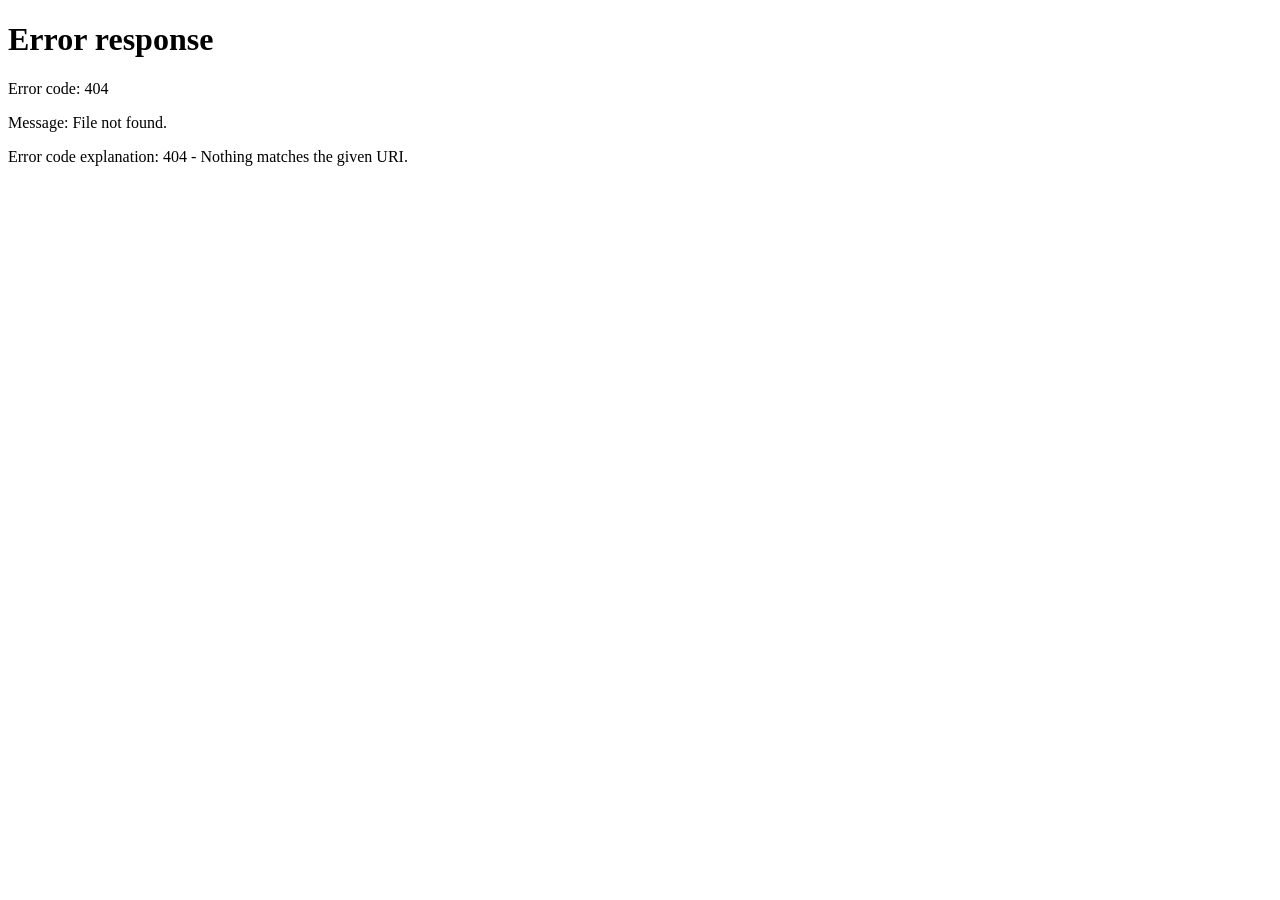
==== index.html @ 6403e0f1 "Add files via upload" ====
<!doctype html>
<!-- Preview-only landing page for GitHub Pages.
     If this repo is ever mapped to a domain whose root is already Sophie's
     page, delete this file. -->
<html lang="en">
<head>
<meta charset="utf-8">
<meta name="viewport" content="width=device-width, initial-scale=1">
<title>Bordeaux Liquid Gold — events</title>
<meta http-equiv="refresh" content="0; url=events/">
<style>
  body{margin:0;min-height:100vh;display:grid;place-items:center;background:#140c0e;color:#f4ecdb;
       font-family:Georgia,"Times New Roman",serif;text-align:center;padding:24px}
  a{color:#e0c68a}
  p{font-family:ui-sans-serif,system-ui,sans-serif;font-size:12px;letter-spacing:.18em;text-transform:uppercase;color:#a5947c}
</style>
</head>
<body>
  <div>
    <p>Bordeaux Liquid Gold</p>
    <h1 style="font-weight:400;font-size:32px;margin:10px 0 18px">The events calendar</h1>
    <a href="events/">Continue to /events →</a>
  </div>
</body>
</html>
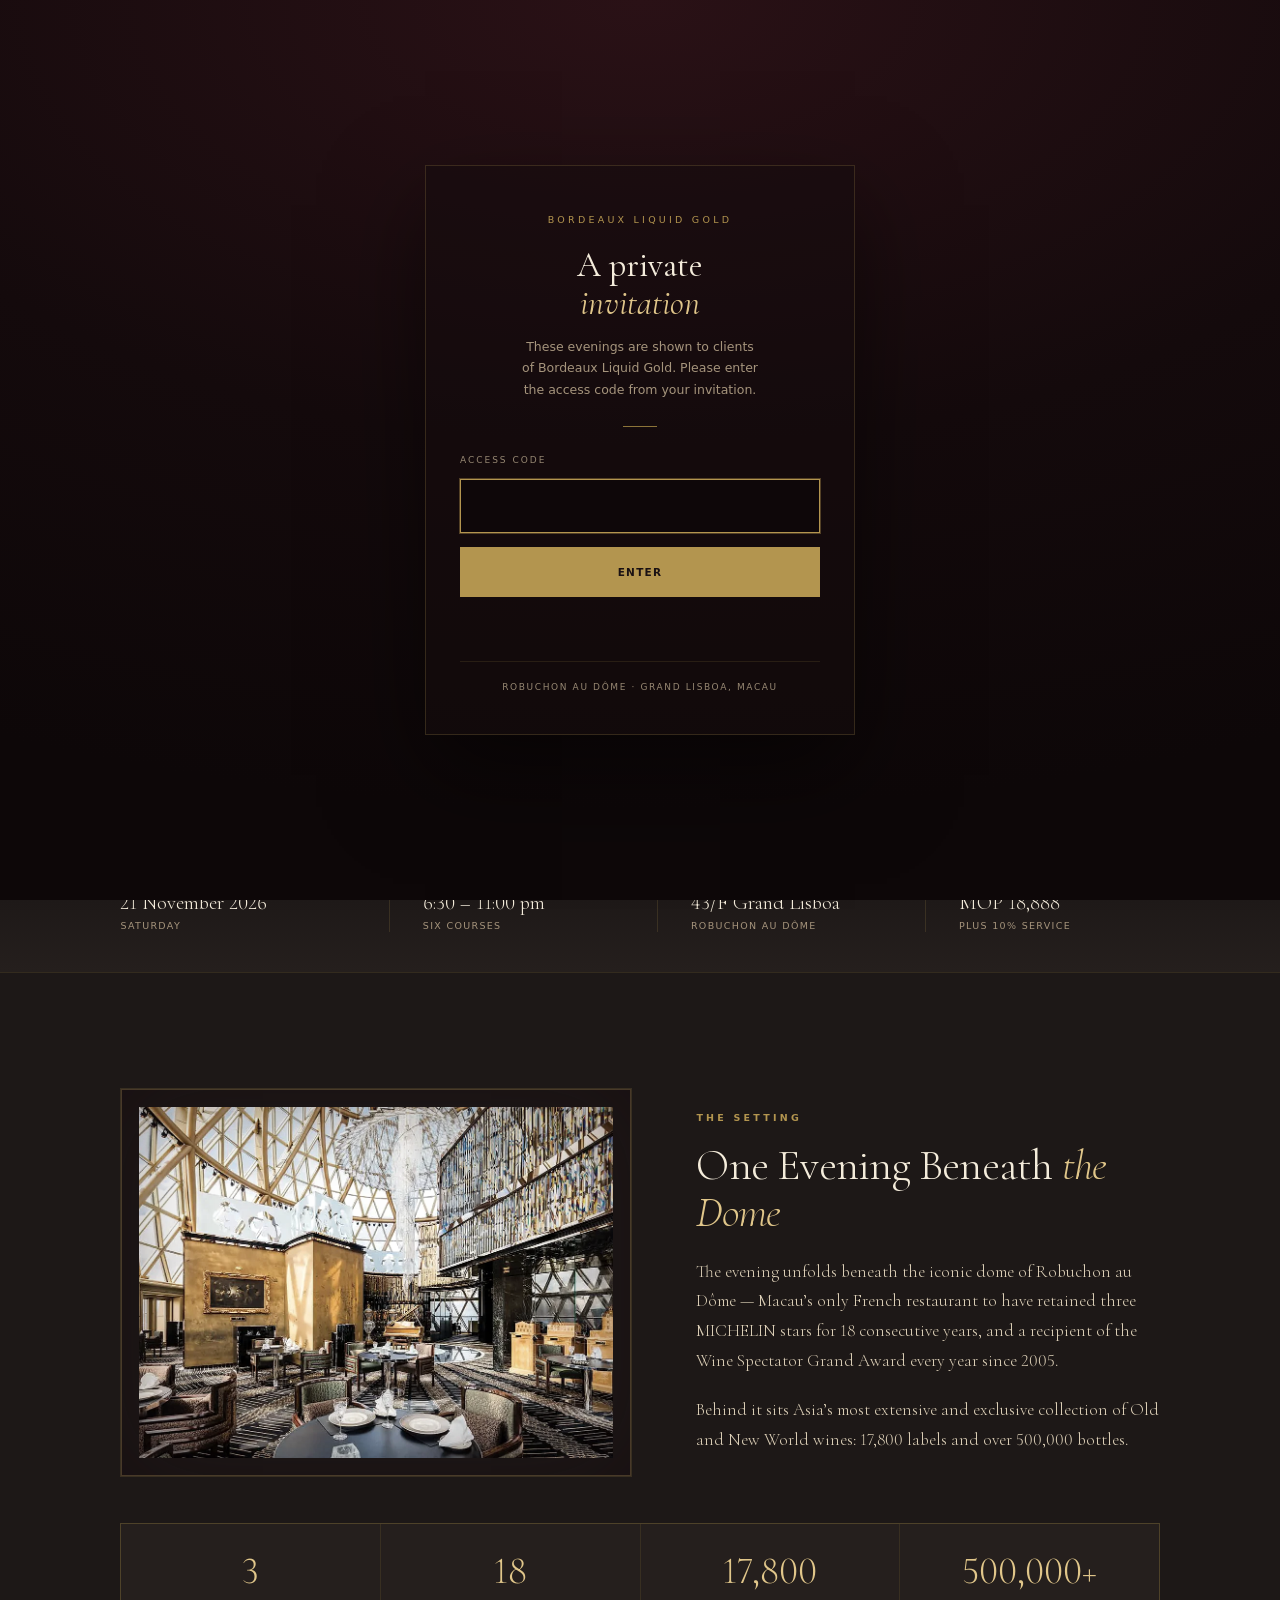
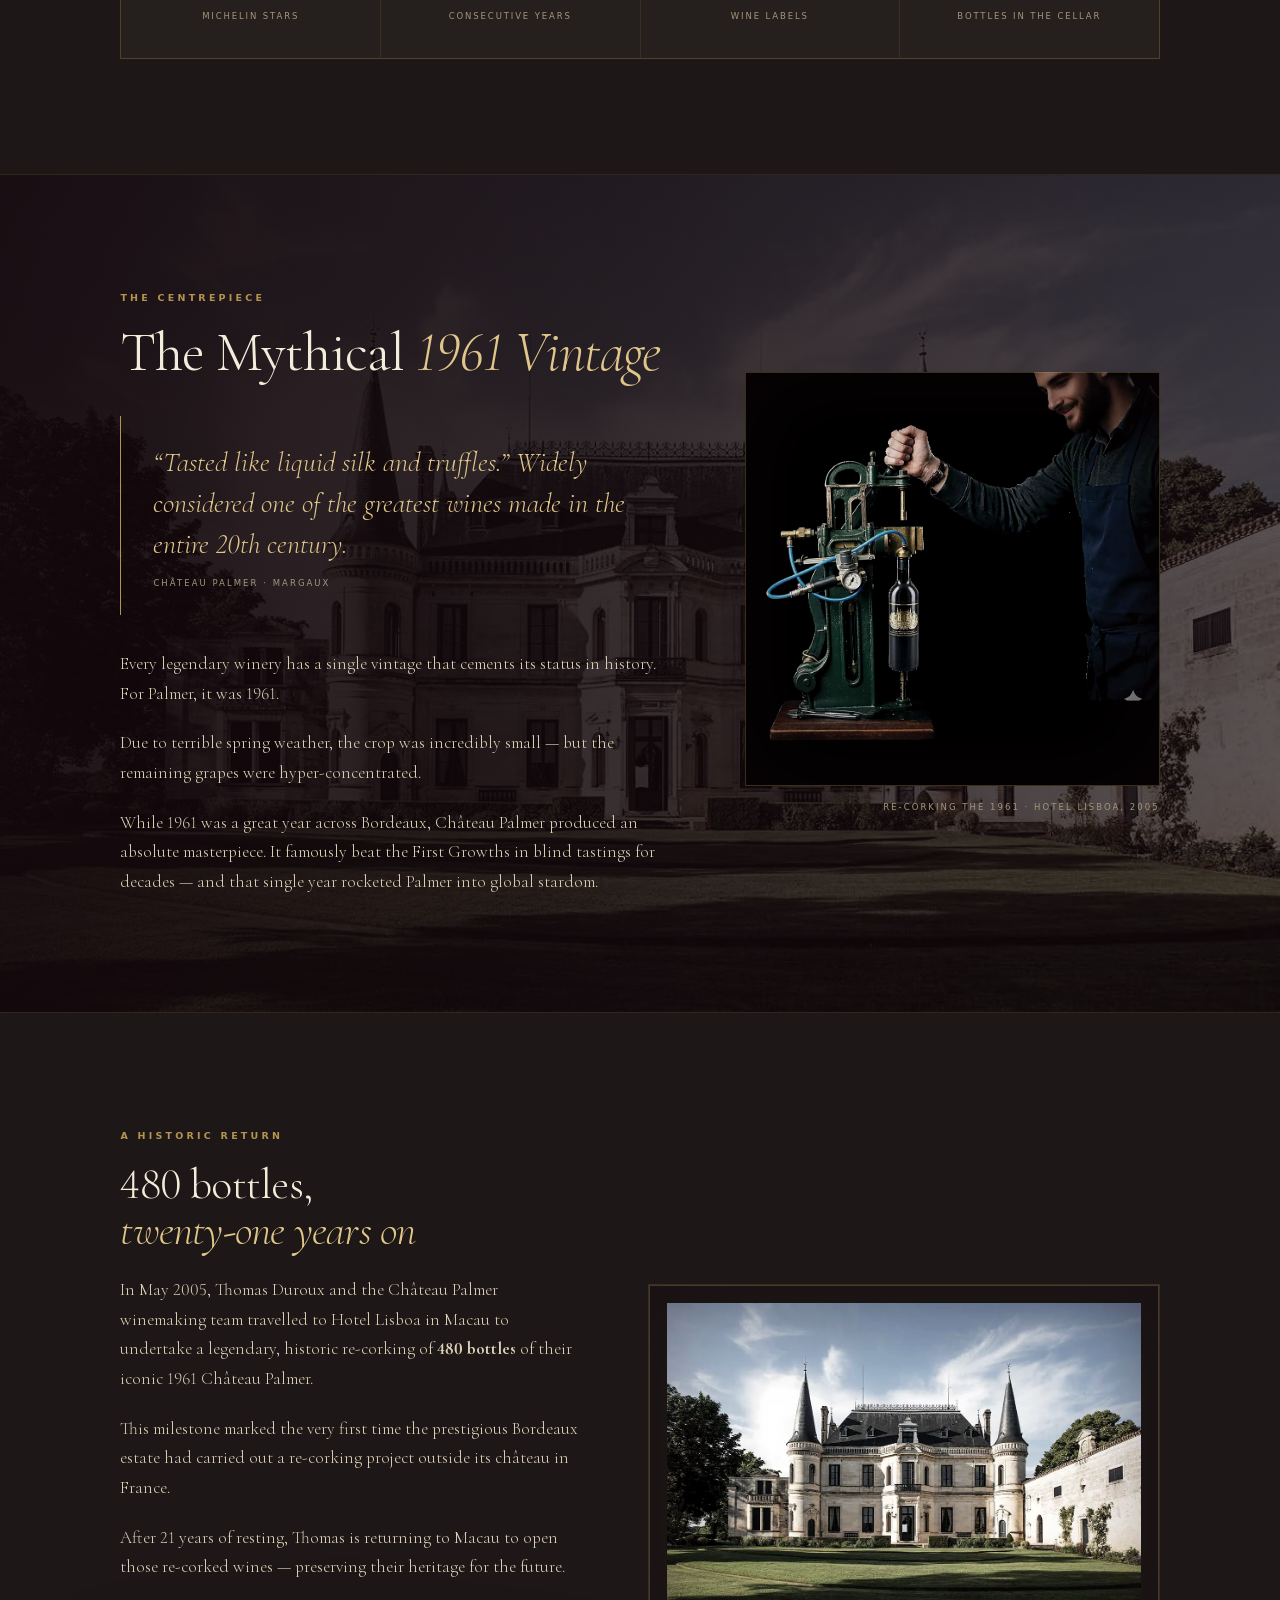
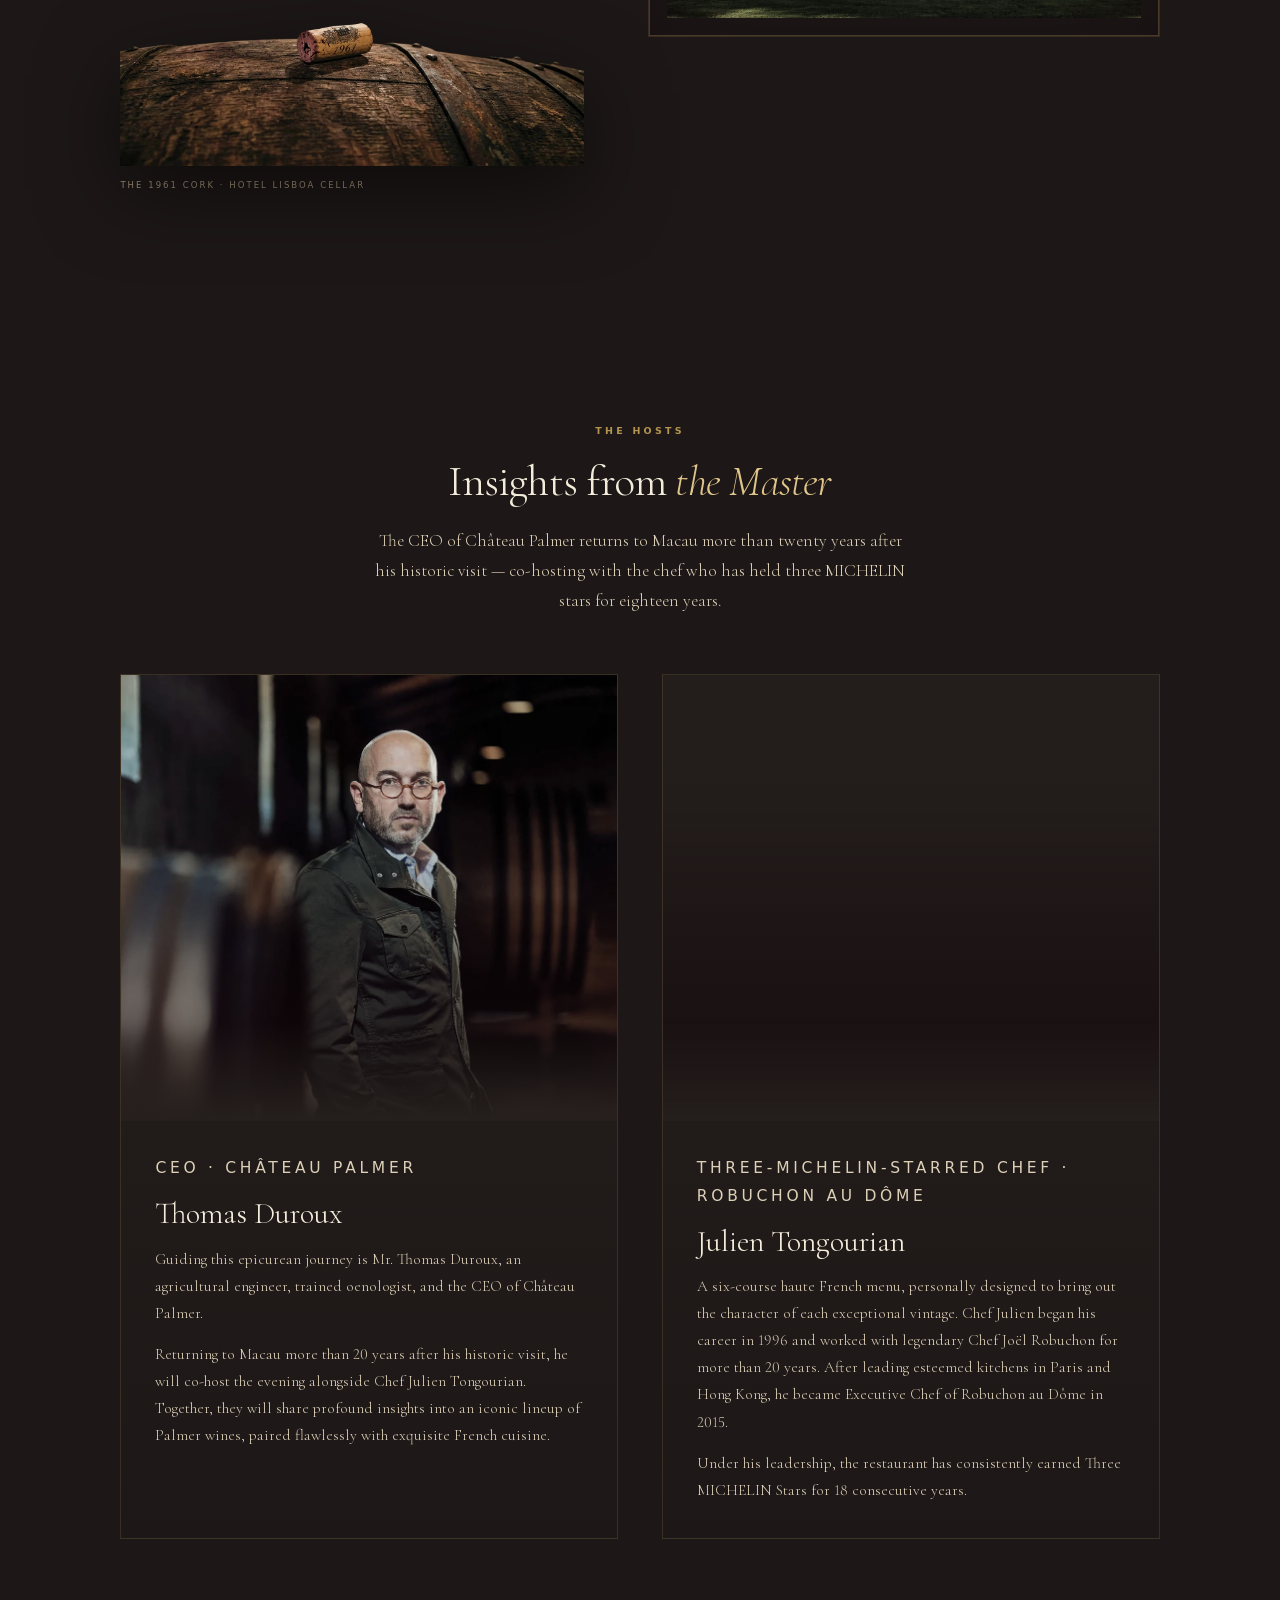
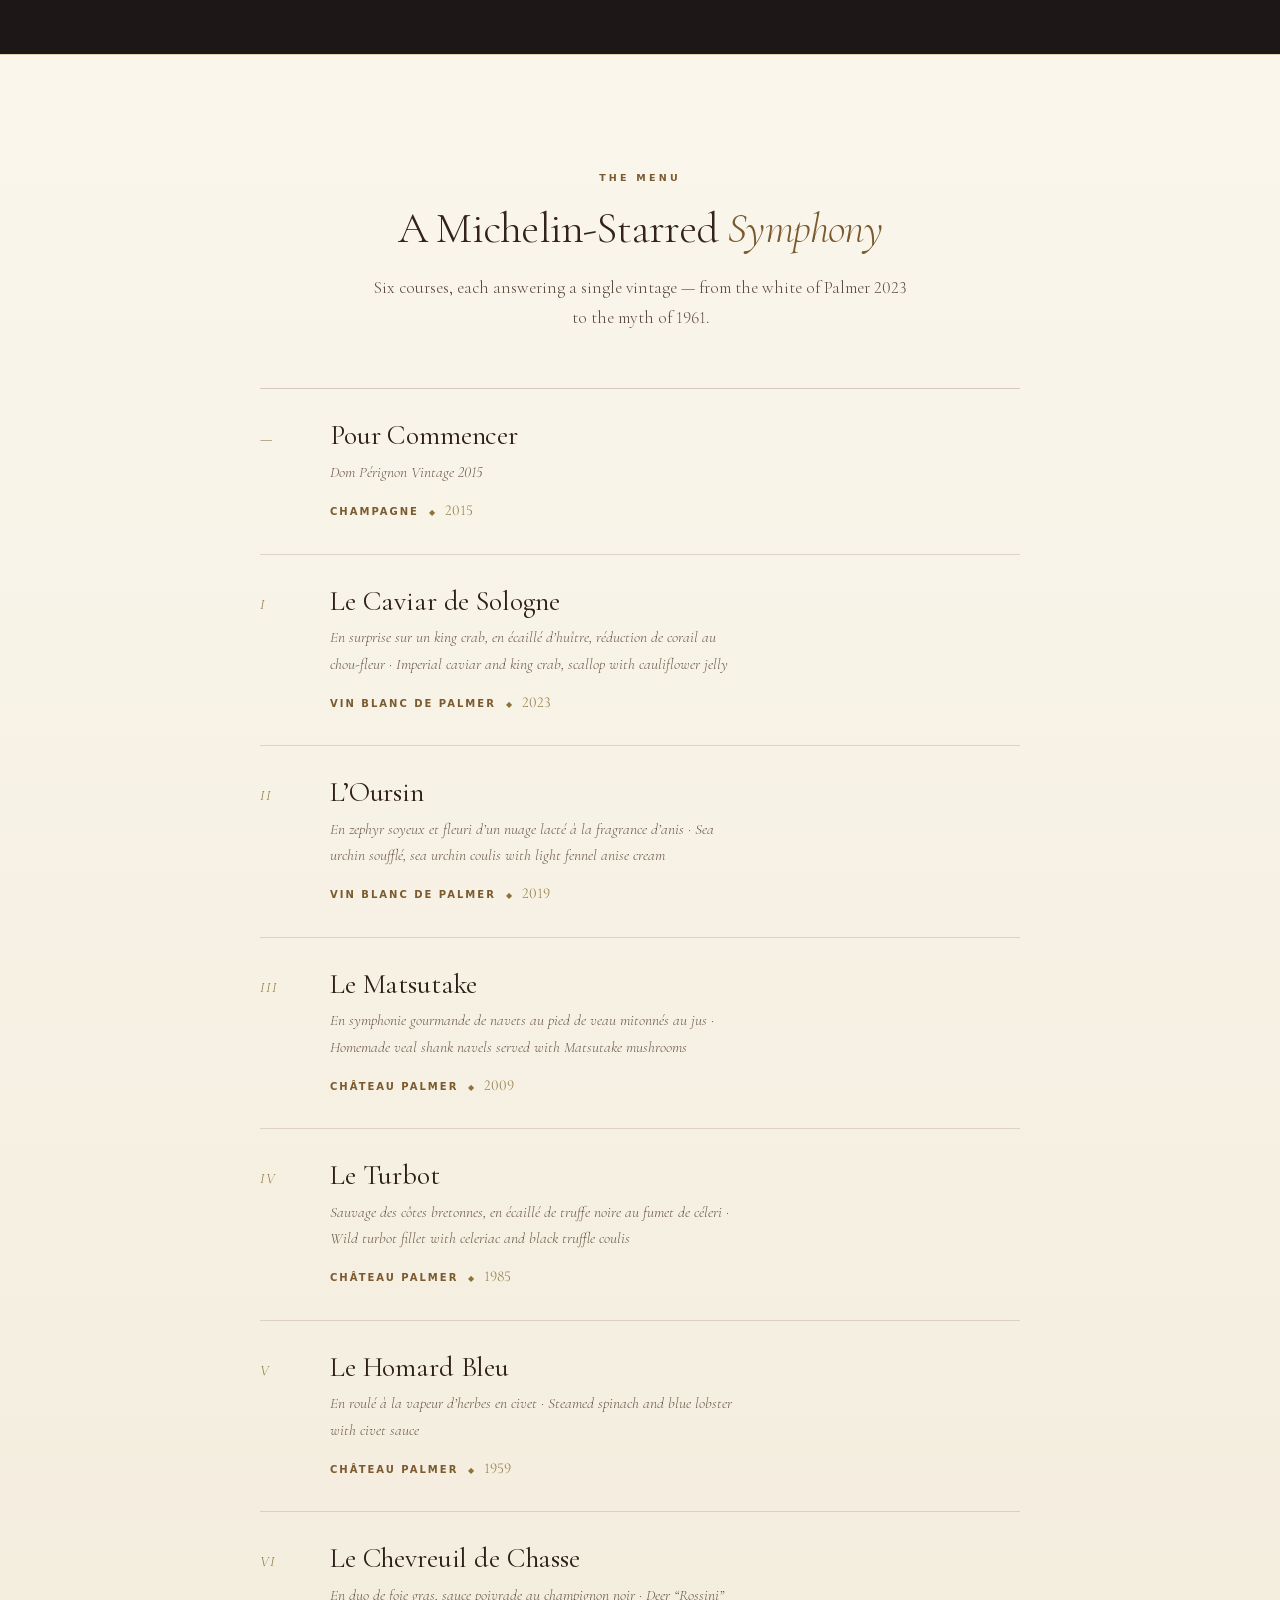
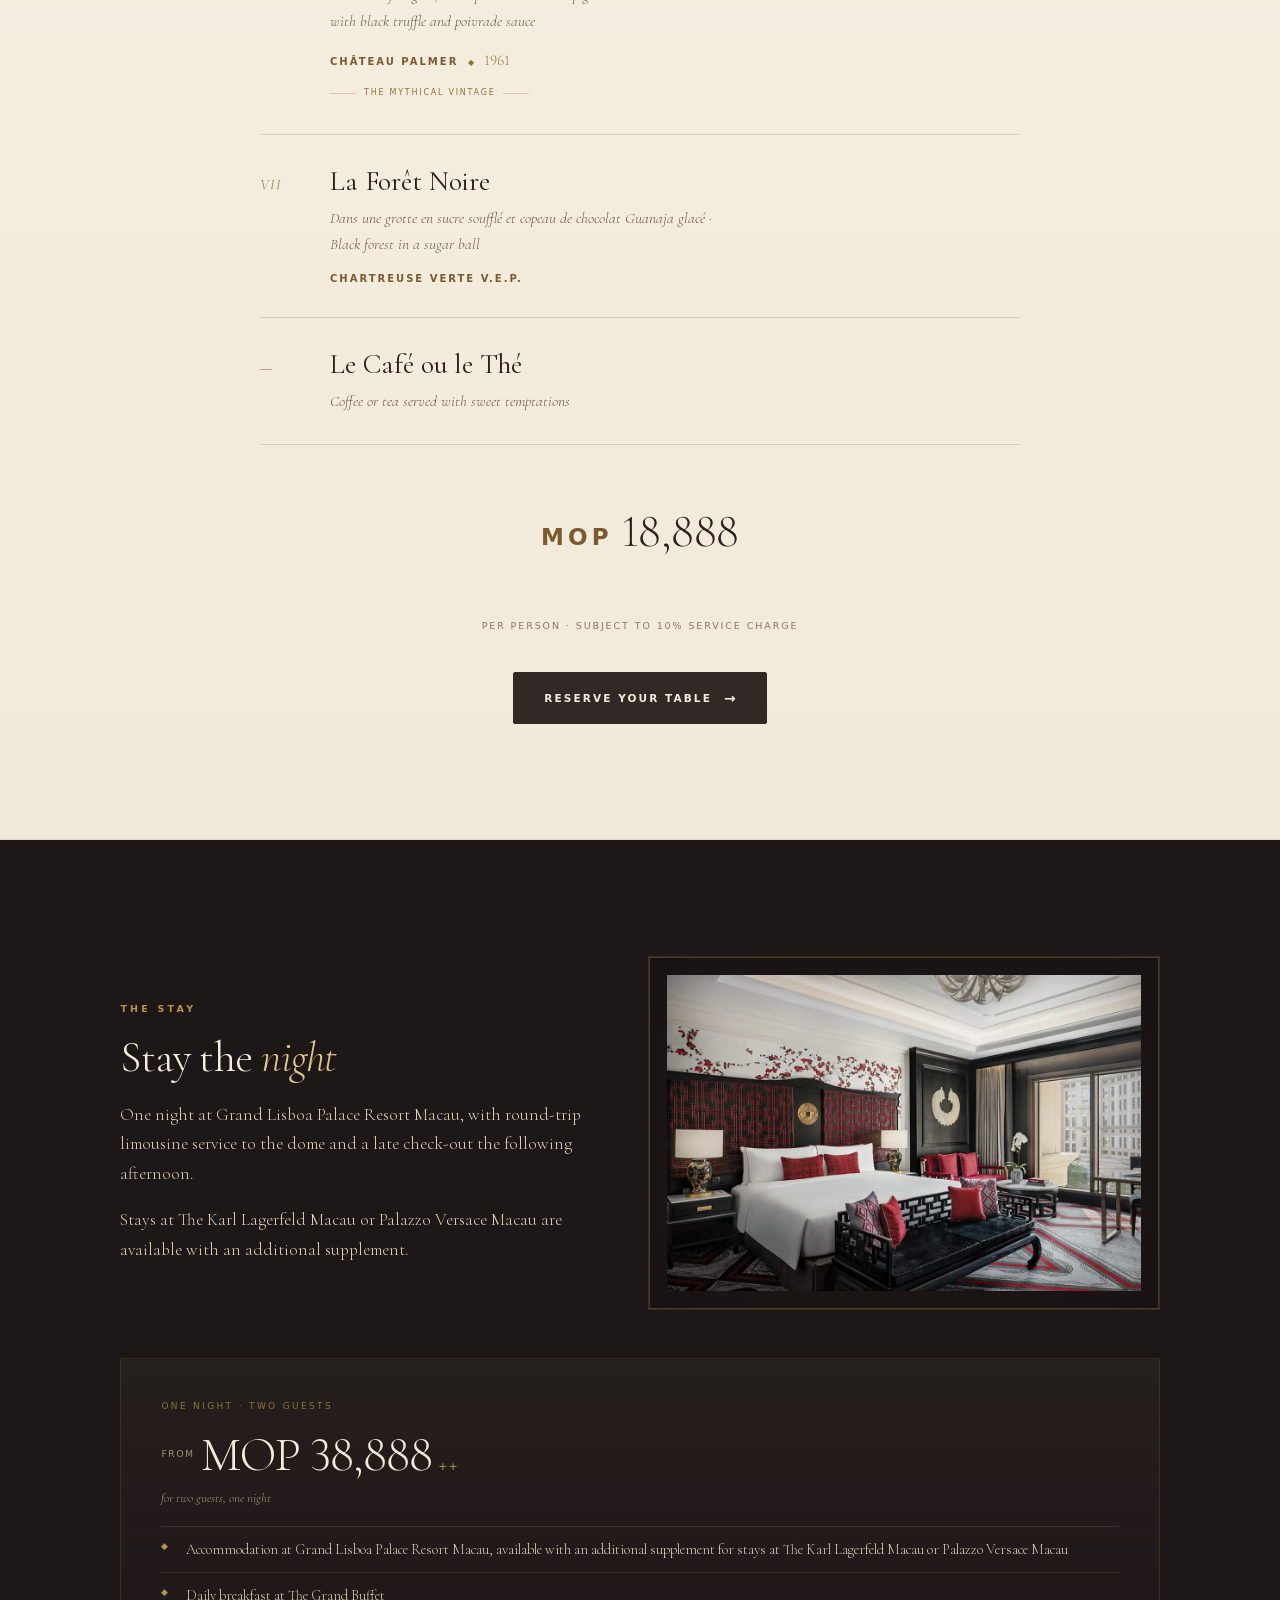
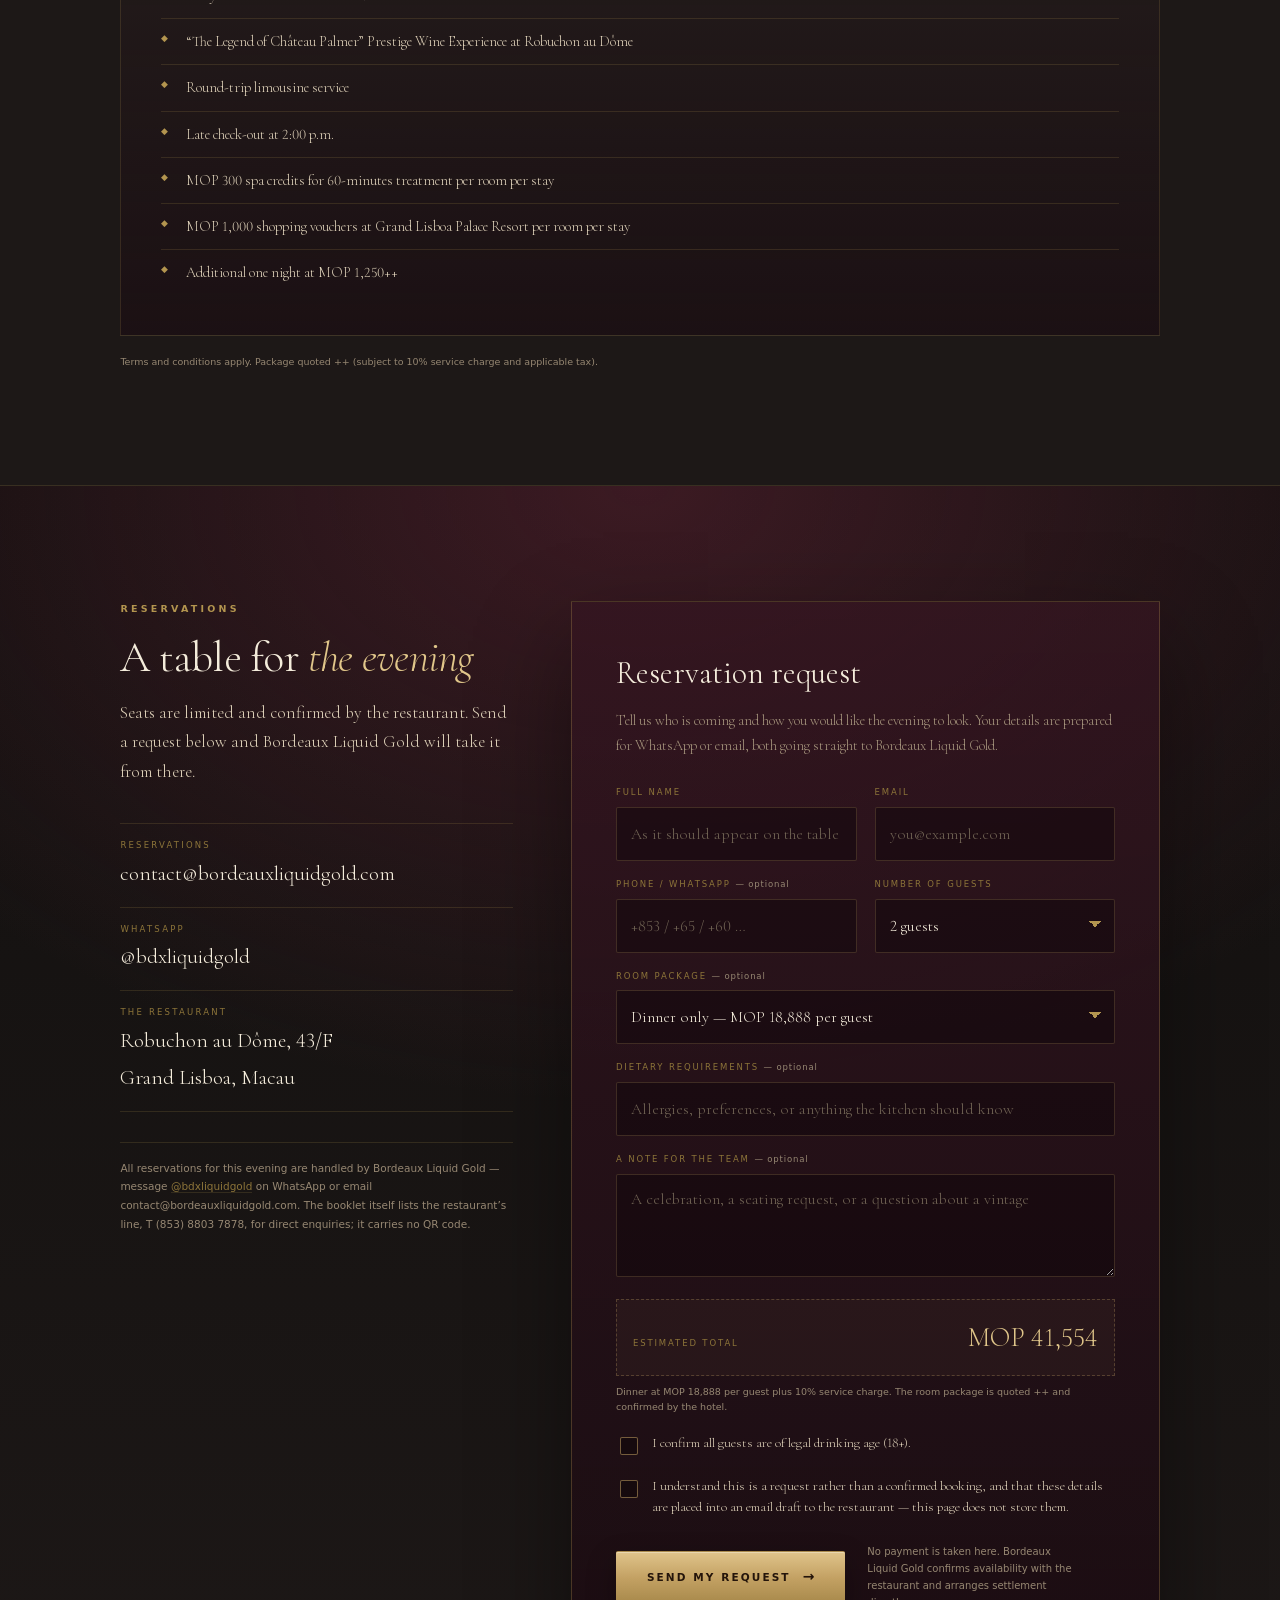
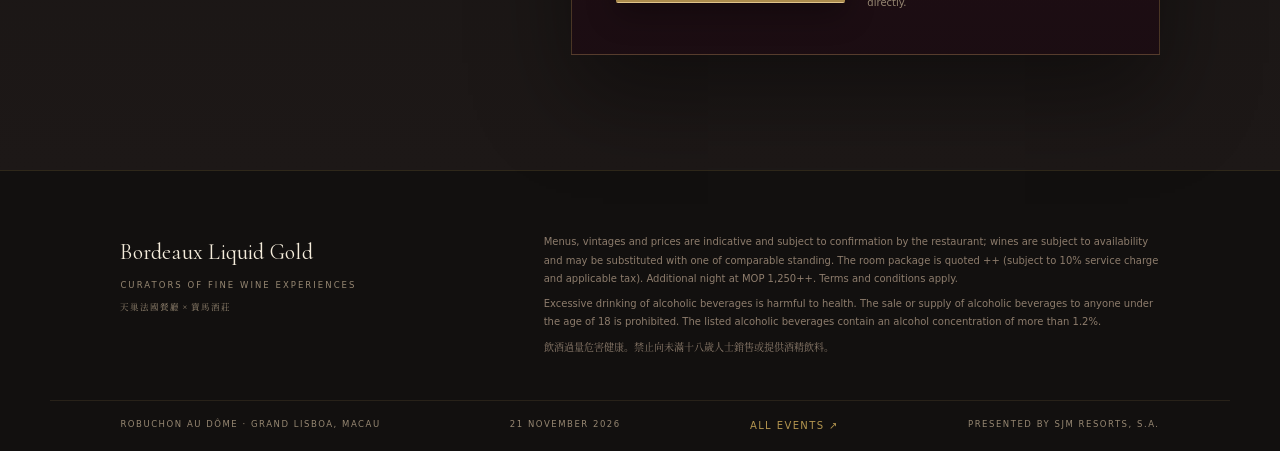
==== commit 6fb7fe71: "Add files via upload" ====
--- a/index.html
+++ b/index.html
@@ -1,25 +1,1694 @@
 <!doctype html>
-<!-- Preview-only landing page for GitHub Pages.
-     If this repo is ever mapped to a domain whose root is already Sophie's
-     page, delete this file. -->
 <html lang="en">
 <head>
 <meta charset="utf-8">
 <meta name="viewport" content="width=device-width, initial-scale=1">
-<title>Bordeaux Liquid Gold — events</title>
-<meta http-equiv="refresh" content="0; url=events/">
-<style>
-  body{margin:0;min-height:100vh;display:grid;place-items:center;background:#140c0e;color:#f4ecdb;
-       font-family:Georgia,"Times New Roman",serif;text-align:center;padding:24px}
-  a{color:#e0c68a}
-  p{font-family:ui-sans-serif,system-ui,sans-serif;font-size:12px;letter-spacing:.18em;text-transform:uppercase;color:#a5947c}
+<meta name="theme-color" content="#12100f">
+<title>The Legend of Château Palmer · Robuchon au Dôme, 21 November 2026</title>
+<meta name="description" content="A Prestige Wine Experience with Thomas Duroux — six courses, Château Palmer from 2023 back to the legendary 1961. 21 November 2026, Robuchon au Dôme, Grand Lisboa Macau.">
+<meta property="og:site_name" content="Robuchon au Dôme × Château Palmer">
+<meta name="twitter:card" content="summary_large_image">
+<script>document.documentElement.classList.add('js');</script>
+<style>/* ==========================================================================
+   The Legend of Château Palmer — Prestige Wine Experience
+   Robuchon au Dôme · 21 November 2026
+   Same editorial system as the Cheval Blanc page, re-toned to the Palmer
+   booklet: warm charcoal ground (#16110f) and the estate's own gold.
+   ========================================================================== */
+
+/* ---------- embedded type (subset, works offline) ---------- */
+@font-face {
+  font-family: "Cormorant";
+  src: url([data-uri]) format("woff2");
+  font-weight: 300 700;
+  font-style: normal;
+  font-display: swap;
+}
+@font-face {
+  font-family: "Cormorant";
+  src: url([data-uri]) format("woff2");
+  font-weight: 300 700;
+  font-style: italic;
+  font-display: swap;
+}
+
+@font-face {
+  font-family: "Ornaments";
+  src: url([data-uri]) format("woff2");
+  font-weight: 400;
+  font-display: block;
+}
+@font-face {
+  font-family: "CJKSans";
+  src: url([data-uri]) format("woff2");
+  font-weight: 400;
+  font-display: swap;
+}
+
+
+:root {
+  /* warm charcoal ground, sampled from the Palmer booklet (#16110f) */
+  --noir: #12100f;
+  --ink: #171313;
+  --burg: #1d1817;
+  --burg-2: #251f1d;
+  --burg-3: #322927;
+  --wine: #7a5a2e;
+
+  /* the booklet's gold */
+  --gold: #b3954f;
+  --gold-bright: #e0c68a;
+  --gold-dim: #8c7439;
+  --gold-faint: rgba(179, 149, 79, .3);
+  --gold-hair: rgba(179, 149, 79, .18);
+
+  /* paper for the menu interlude */
+  --paper: #faf6ec;
+  --paper-2: #f1e9d8;
+
+  /* text */
+  --cream: #f4ecdb;
+  --cream-2: #ddd0b8;
+  --dim: #a5947c;
+  --dim-2: #968772;   /* was #7d6f5e — raised to meet AA (4.8–5.5:1) on the dark grounds */
+
+  --display: "Cormorant", "Ornaments", "Didot", "Bodoni 72", "Iowan Old Style", "Baskerville", Georgia, serif;
+  --serif: "Cormorant", "Ornaments", "Iowan Old Style", "Palatino Linotype", Georgia, serif;
+  --sans: ui-sans-serif, system-ui, -apple-system, "Segoe UI", Helvetica, Arial, sans-serif;
+  --cjk: "CJKSans", "Songti SC", "Noto Serif CJK SC", "PingFang SC", "Microsoft YaHei", serif;
+
+  --ease: cubic-bezier(.22, .61, .36, 1);
+  --gut: clamp(20px, 5.5vw, 88px);
+  --measure: 1180px;
+}
+
+* { box-sizing: border-box; }
+html { scroll-behavior: smooth; }
+body {
+  margin: 0;
+  background: var(--burg);
+  font-variant-numeric: lining-nums;
+  font-feature-settings: "lnum" 1, "onum" 0;
+  color: var(--cream);
+  font-family: var(--serif);
+  font-size: 18px;
+  line-height: 1.75;
+  font-weight: 300;
+  -webkit-font-smoothing: antialiased;
+  font-kerning: normal;
+  font-variant-ligatures: common-ligatures contextual;
+  font-optical-sizing: auto;
+  text-rendering: optimizeLegibility;
+  overflow-x: hidden;
+}
+img, svg { display: block; max-width: 100%; }
+a { color: inherit; text-decoration: none; }
+button, input, select, textarea { font: inherit; color: inherit; }
+button { cursor: pointer; }
+::selection { background: var(--gold); color: var(--noir); }
+:focus-visible { outline: 2px solid var(--gold-bright); outline-offset: 3px; }
+
+.skip {
+  position: fixed; z-index: 120; top: 12px; left: 14px;
+  transform: translateY(-180%);
+  padding: 12px 18px; background: var(--gold); color: var(--noir);
+  font-family: var(--sans); font-size: 12px; font-weight: 700; letter-spacing: .04em;
+  transition: transform .2s var(--ease);
+}
+.skip:focus-visible { transform: translateY(0); }
+
+/* ---------- shared type ---------- */
+.eyebrow {
+  margin: 0;
+  font-family: var(--sans);
+  font-size: 9.5px;
+  font-weight: 600;
+  letter-spacing: .34em;
+  text-transform: uppercase;
+  color: var(--gold);
+}
+.eyebrow-dark { color: var(--wine); }
+
+.display {
+  margin: 0;
+  font-family: var(--display);
+  font-weight: 300;
+  line-height: 1.06;
+  letter-spacing: -.018em;
+  color: var(--cream);
+}
+.display em { font-style: italic; color: var(--gold-bright); }
+.display-sm { font-size: clamp(28px, 3.4vw, 46px); }
+.display-md { font-size: clamp(34px, 4.6vw, 62px); }
+.display-lg { font-size: clamp(40px, 6vw, 82px); }
+
+.lede {
+  font-size: clamp(17px, 1.35vw, 20px);
+  line-height: 1.72;
+  color: var(--cream-2);
+  font-weight: 300;
+  margin: 0;
+}
+.copy p { margin: 0 0 1.15em; max-width: 62ch; }
+.copy p:last-child { margin-bottom: 0; }
+.copy-dark p { color: #4a3a30; }
+
+.rule {
+  display: flex; align-items: center; justify-content: center; gap: 14px;
+  color: var(--gold);
+}
+.rule::before, .rule::after {
+  content: ""; height: 1px; flex: 1; max-width: 120px;
+  background: linear-gradient(90deg, transparent, var(--gold-faint));
+}
+.rule::after { background: linear-gradient(270deg, transparent, var(--gold-faint)); }
+.rule span { font-size: 9px; letter-spacing: .3em; }
+
+/* ---------- section rhythm ---------- */
+.section {
+  max-width: var(--measure);
+  margin: 0 auto;
+  padding: clamp(64px, 9vw, 132px) var(--gut);
+}
+.section-tight { padding-top: clamp(40px, 5vw, 72px); }
+.section-head { max-width: 760px; margin-bottom: clamp(34px, 4.6vw, 64px); }
+.section-head .display { margin: 18px 0 0; }
+.section-head .lede { margin-top: 22px; }
+.section-head-center { margin-left: auto; margin-right: auto; text-align: center; }
+.section-head-center .lede { margin-left: auto; margin-right: auto; max-width: 60ch; }
+
+/* ==========================================================================
+   Masthead
+   ========================================================================== */
+.masthead {
+  position: fixed; inset: 0 0 auto; z-index: 100;
+  display: flex; align-items: center; justify-content: space-between; gap: 18px;
+  padding: 14px var(--gut);
+  background: linear-gradient(180deg, rgba(20, 8, 12, .82), rgba(20, 8, 12, 0));
+  transition: background .4s var(--ease), backdrop-filter .4s var(--ease), border-color .4s var(--ease);
+  border-bottom: 1px solid transparent;
+}
+.masthead.is-stuck {
+  background: rgba(20, 8, 12, .92);
+  -webkit-backdrop-filter: blur(16px) saturate(120%);
+  backdrop-filter: blur(16px) saturate(120%);
+  border-bottom-color: var(--gold-hair);
+}
+.brand {
+  display: flex; align-items: center; gap: 13px;
+  font-family: var(--sans); font-size: 10px; letter-spacing: .22em;
+  text-transform: uppercase; color: var(--cream);
+  min-width: 0;
+}
+.brand em { font-style: normal; color: var(--gold); font-size: 11px; letter-spacing: 0; }
+.brand .cjk { font-family: var(--cjk); letter-spacing: .08em; color: var(--dim); }
+.brand-name { white-space: nowrap; overflow: hidden; text-overflow: ellipsis; }
+.masthead-right { display: flex; align-items: center; gap: 20px; flex: 0 0 auto; }
+.masthead-link {
+  font-family: var(--sans); font-size: 10px; letter-spacing: .2em; text-transform: uppercase;
+  color: var(--cream-2); padding: 8px 0; border-bottom: 1px solid transparent;
+  transition: color .25s, border-color .25s;
+}
+.masthead-link:hover { color: var(--gold-bright); border-bottom-color: var(--gold); }
+
+/* ---------- buttons ---------- */
+.btn {
+  display: inline-flex; align-items: center; justify-content: center; gap: 12px;
+  min-height: 52px; padding: 0 30px;
+  border: 1px solid transparent; border-radius: 2px;
+  font-family: var(--sans); font-size: 10.5px; font-weight: 600;
+  letter-spacing: .2em; text-transform: uppercase;
+  transition: transform .22s var(--ease), background .25s var(--ease), color .25s var(--ease), border-color .25s var(--ease), box-shadow .3s var(--ease);
+}
+.btn-gold {
+  background: linear-gradient(180deg, #e0c48b, #c3a163 52%, #a98a4c);
+  color: #24140a;
+  box-shadow: 0 12px 30px rgba(0, 0, 0, .3), inset 0 1px 0 rgba(255,255,255,.32);
+}
+.btn-gold:hover { transform: translateY(-1px); box-shadow: 0 18px 40px rgba(0,0,0,.38), inset 0 1px 0 rgba(255,255,255,.45); }
+.btn-ghost { color: var(--cream); border-color: rgba(195, 161, 99, .42); background: rgba(255,255,255,.02); }
+.btn-ghost:hover { border-color: var(--gold); color: var(--gold-bright); background: rgba(195,161,99,.08); }
+.btn-dark { background: var(--burg-3); color: var(--cream); border-color: var(--burg-3); }
+.btn-dark:hover { background: var(--wine); }
+.btn-sm { min-height: 44px; padding: 0 20px; font-size: 9.5px; letter-spacing: .18em; }
+.btn-arrow { font-size: 14px; letter-spacing: 0; }
+.btn[disabled] { opacity: .5; pointer-events: none; }
+
+.linkline {
+  display: inline-flex; align-items: center; gap: 10px; min-height: 44px;
+  font-family: var(--sans); font-size: 10px; letter-spacing: .2em; text-transform: uppercase;
+  color: var(--gold-bright); border-bottom: 1px solid var(--gold-faint); padding-bottom: 2px;
+}
+.linkline:hover { color: var(--gold); border-bottom-color: var(--gold); }
+
+/* ==========================================================================
+   Hero
+   ========================================================================== */
+.hero {
+  position: relative;
+  min-height: 92svh;
+  display: grid;
+  grid-template-rows: 1fr auto;
+  align-items: end;
+  padding: clamp(96px, 13vh, 150px) var(--gut) clamp(26px, 4vh, 46px);
+  overflow: hidden;
+  isolation: isolate;
+}
+.hero-bg { position: absolute; inset: 0; z-index: -2; }
+.hero-bg img {
+  width: 100%; height: 100%; object-fit: cover; object-position: 50% 46%;
+  filter: saturate(.72) contrast(1.04) brightness(.78);
+  transform: scale(1.03);
+  animation: heroDrift 32s var(--ease) infinite alternate;
+}
+@keyframes heroDrift { from { transform: scale(1.03); } to { transform: scale(1.11) translate3d(-1%, -.8%, 0); } }
+.hero-veil {
+  position: absolute; inset: 0; z-index: -1;
+  background:
+    linear-gradient(180deg, rgba(20, 8, 12, .82) 0%, rgba(26, 10, 15, .42) 26%, rgba(30, 12, 18, .58) 62%, rgba(26, 10, 16, .93) 100%),
+    radial-gradient(74% 56% at 50% 46%, rgba(20, 8, 12, .62) 0%, rgba(24, 9, 14, .34) 58%, rgba(20, 8, 12, .62) 100%);
+}
+.hero-frame {
+  position: absolute; inset: clamp(16px, 2.4vw, 30px);
+  border: 1px solid rgba(195, 161, 99, .24);
+  pointer-events: none;
+  z-index: 1;
+}
+.hero-frame::before, .hero-frame::after {
+  content: ""; position: absolute; width: 7px; height: 7px;
+  border: 1px solid var(--gold); background: rgba(20, 8, 12, .6);
+  transform: rotate(45deg);
+}
+.hero-frame::before { top: -4px; left: -4px; }
+.hero-frame::after { bottom: -4px; right: -4px; }
+
+.hero-inner {
+  position: relative; z-index: 2;
+  width: 100%; max-width: 1080px; margin: 0 auto;
+  text-align: center;
+  padding: clamp(20px, 5vw, 60px) 0 clamp(14px, 3vw, 32px);
+}
+.hero-lockup {
+  display: flex; flex-wrap: wrap; align-items: center; justify-content: center;
+  gap: 10px 18px;
+  font-family: var(--sans); font-size: 10px; letter-spacing: .26em; text-transform: uppercase;
+  color: var(--cream-2);
+}
+.hero-lockup .cjk { font-family: var(--cjk); letter-spacing: .12em; color: var(--dim); display: block; font-size: 9px; margin-top: 4px; }
+.hero-lockup .x { color: var(--gold); font-size: 12px; letter-spacing: 0; }
+.hero-orn { margin: clamp(18px, 2.6vw, 30px) 0; }
+.hero h1 {
+  margin: 0;
+  font-family: var(--display); font-weight: 300;
+  font-size: clamp(30px, 5.2vw, 78px);
+  line-height: 1.04; letter-spacing: -.02em;
+  color: var(--cream);
+  text-wrap: balance;
+}
+.hero h1 .journey {
+  display: block;
+  font-size: .34em;
+  letter-spacing: .3em;
+  text-transform: uppercase;
+  color: var(--gold);
+  margin-bottom: .55em;
+  font-family: var(--sans); font-weight: 600;
+}
+.hero h1 em { font-style: italic; color: var(--gold-bright); }
+.hero-vintage {
+  margin: clamp(16px, 2.2vw, 26px) 0 0;
+  font-family: var(--display); font-style: italic;
+  font-size: clamp(17px, 1.7vw, 24px);
+  color: var(--cream-2);
+}
+.hero-meta {
+  margin: clamp(20px, 2.6vw, 30px) 0 0;
+  display: flex; flex-wrap: wrap; align-items: center; justify-content: center;
+  gap: 10px clamp(14px, 2vw, 26px);
+  font-family: var(--sans); font-size: 10px; letter-spacing: .2em; text-transform: uppercase;
+  color: var(--cream-2);
+}
+.hero-meta .dot { width: 3px; height: 3px; border-radius: 50%; background: var(--gold); }
+.hero-cta { display: flex; flex-wrap: wrap; gap: 14px; justify-content: center; margin-top: clamp(26px, 3.4vw, 40px); }
+
+.hero-foot {
+  position: relative; z-index: 2;
+  max-width: var(--measure); margin: 0 auto; width: 100%;
+  display: flex; align-items: flex-end; justify-content: space-between; gap: 16px;
+  padding-top: clamp(18px, 3vh, 32px);
+  border-top: 1px solid rgba(195, 161, 99, .2);
+  font-family: var(--sans); font-size: 9px; letter-spacing: .22em; text-transform: uppercase;
+  color: var(--dim);
+}
+.scroll-cue { display: inline-flex; align-items: center; gap: 10px; }
+.scroll-cue i { display: block; width: 1px; height: 30px; background: linear-gradient(180deg, var(--gold), transparent); animation: cue 2.4s var(--ease) infinite; }
+@keyframes cue { 0%, 100% { opacity: .35; transform: scaleY(.7); } 50% { opacity: 1; transform: scaleY(1); } }
+
+/* ==========================================================================
+   Facts band
+   ========================================================================== */
+.facts {
+  background: linear-gradient(180deg, var(--ink), var(--burg-2));
+  border-top: 1px solid var(--gold-hair);
+  border-bottom: 1px solid var(--gold-hair);
+}
+.facts-in {
+  max-width: var(--measure); margin: 0 auto;
+  padding: clamp(26px, 3.4vw, 40px) var(--gut);
+  display: grid; grid-template-columns: repeat(4, 1fr);
+  gap: clamp(16px, 2.6vw, 34px);
+  align-items: start;
+}
+.fact { display: grid; gap: 6px; }
+.fact + .fact { border-left: 1px solid var(--gold-hair); padding-left: clamp(16px, 2.6vw, 34px); }
+.fact dt {
+  font-family: var(--sans); font-size: 8.5px; letter-spacing: .28em; text-transform: uppercase;
+  color: var(--gold-dim);
+}
+.fact dd {
+  margin: 0; font-family: var(--display); font-size: clamp(17px, 1.6vw, 22px);
+  color: var(--cream); line-height: 1.3;
+}
+.fact dd small { display: block; font-family: var(--sans); font-size: 9.5px; letter-spacing: .14em; color: var(--dim); margin-top: 3px; text-transform: uppercase; }
+
+/* ==========================================================================
+   Venue
+   ========================================================================== */
+.vsplit {
+  display: grid; grid-template-columns: minmax(0, 1.05fr) minmax(0, .95fr);
+  gap: clamp(28px, 5vw, 76px); align-items: center;
+}
+.vsplit-rev { grid-template-columns: minmax(0, .95fr) minmax(0, 1.05fr); }
+.photo-frame { position: relative; }
+.photo-frame img { width: 100%; height: 100%; object-fit: cover; filter: saturate(.72) contrast(1.03); }
+.photo-frame::after {
+  content: ""; position: absolute; inset: 0;
+  box-shadow: inset 0 0 0 1px rgba(195, 161, 99, .28), inset 0 0 100px rgba(20, 8, 12, .5);
+  pointer-events: none;
+}
+.photo-offset { padding: clamp(10px, 1.6vw, 18px); border: 1px solid var(--gold-hair); }
+.sticky-photo { position: sticky; top: 96px; }
+.photo-offset img { display: block; }
+.frame-tall { aspect-ratio: 4 / 5; }
+.frame-wide { aspect-ratio: 16 / 10; }
+
+.stat-row {
+  display: grid; grid-template-columns: repeat(4, 1fr);
+  gap: 1px; margin: clamp(30px, 4vw, 46px) 0 0;
+  background: var(--gold-hair);
+  border: 1px solid var(--gold-hair);
+}
+.stat {
+  background: var(--burg-2);
+  padding: clamp(18px, 2.4vw, 28px) clamp(14px, 2vw, 22px);
+  text-align: center;
+}
+.stat b {
+  display: block; font-family: var(--display); font-weight: 300;
+  font-size: clamp(26px, 3vw, 40px); color: var(--gold-bright); line-height: 1;
+  margin-bottom: 8px;
+}
+.stat span {
+  font-family: var(--sans); font-size: 8.5px; letter-spacing: .22em;
+  text-transform: uppercase; color: var(--dim);
+}
+
+/* ==========================================================================
+   1947 feature
+   ========================================================================== */
+.feature-1947 {
+  position: relative;
+  background: var(--noir);
+  border-top: 1px solid var(--gold-hair);
+  border-bottom: 1px solid var(--gold-hair);
+  overflow: hidden;
+}
+.feature-1947 .bg {
+  position: absolute; inset: 0; z-index: 0;
+}
+.feature-1947 .bg img {
+  width: 100%; height: 100%; object-fit: cover; object-position: 50% 50%;
+  filter: saturate(.6) contrast(1.02) brightness(.55);
+}
+.feature-1947 .bg::after {
+  content: ""; position: absolute; inset: 0;
+  background: linear-gradient(100deg, rgba(20, 8, 12, .93) 0%, rgba(20, 8, 12, .74) 44%, rgba(28, 10, 16, .42) 100%);
+}
+.feature-in {
+  position: relative; z-index: 1;
+  max-width: var(--measure); margin: 0 auto;
+  padding: clamp(64px, 9vw, 128px) var(--gut);
+  display: grid; grid-template-columns: minmax(0, 1.15fr) minmax(0, .85fr);
+  gap: clamp(30px, 5vw, 72px); align-items: center;
+}
+.feature-1947 .display { font-size: clamp(30px, 4.4vw, 58px); }
+.pull {
+  margin: clamp(24px, 3vw, 34px) 0;
+  padding: clamp(16px, 2.4vw, 26px) 0 clamp(16px, 2.4vw, 26px) clamp(20px, 3vw, 32px);
+  border-left: 1px solid var(--gold);
+  font-family: var(--display); font-style: italic;
+  font-size: clamp(20px, 2.2vw, 30px); line-height: 1.45;
+  color: var(--gold-bright);
+}
+.pull cite { display: block; margin-top: 12px; font-family: var(--sans); font-style: normal; font-size: 8.5px; letter-spacing: .24em; text-transform: uppercase; color: var(--dim); }
+.bottle { position: relative; display: grid; place-items: center; padding: clamp(10px, 2vw, 24px); }
+.bottle::before {
+  content: ""; position: absolute; width: 86%; aspect-ratio: 1; border-radius: 50%;
+  background: radial-gradient(circle, rgba(214, 176, 110, .26) 0%, rgba(195, 161, 99, .1) 44%, rgba(195, 161, 99, 0) 70%);
+  filter: blur(6px);
+}
+.bottle::after {
+  content: ""; position: absolute; inset: auto 20% 6% 20%; height: 26px;
+  background: radial-gradient(50% 50% at 50% 50%, rgba(0, 0, 0, .55), transparent 72%);
+  filter: blur(4px);
+}
+.bottle img {
+  position: relative; width: auto; max-height: clamp(340px, 44vw, 540px);
+  filter: drop-shadow(0 30px 46px rgba(0, 0, 0, .7)) drop-shadow(0 0 60px rgba(195, 161, 99, .1));
+}
+.bottle figcaption {
+  position: absolute; bottom: 0; left: 50%; transform: translateX(-50%);
+  font-family: var(--sans); font-size: 8.5px; letter-spacing: .24em; text-transform: uppercase;
+  color: var(--dim); white-space: nowrap;
+}
+
+/* ==========================================================================
+   Hosts
+   ========================================================================== */
+.hosts { display: grid; grid-template-columns: repeat(2, minmax(0, 1fr)); gap: clamp(22px, 3.4vw, 46px); }
+.host {
+  display: grid; grid-template-rows: auto 1fr;
+  border: 1px solid var(--gold-hair);
+  background: linear-gradient(180deg, var(--burg-2), var(--burg));
+  transition: border-color .3s var(--ease), transform .3s var(--ease);
+}
+.host:hover { border-color: var(--gold-faint); transform: translateY(-2px); }
+.host-photo { position: relative; aspect-ratio: 4 / 3.6; overflow: hidden; }
+.host-photo img { width: 100%; height: 100%; object-fit: cover; filter: saturate(.62) contrast(1.05) brightness(.92); transition: transform .9s var(--ease); }
+.host:hover .host-photo img { transform: scale(1.04); }
+.host-photo::after {
+  content: ""; position: absolute; inset: 0;
+  background: linear-gradient(180deg, rgba(20,8,12,.06) 30%, rgba(20,8,12,.55) 78%, var(--burg-2) 100%);
+}
+.host-body { padding: clamp(22px, 2.8vw, 34px); }
+.host-role {
+  font-family: var(--sans); font-size: 8.5px; letter-spacing: .24em; text-transform: uppercase;
+  color: var(--gold-dim); margin: 0 0 10px;
+}
+.host-name { font-family: var(--display); font-weight: 300; font-size: clamp(24px, 2.4vw, 32px); line-height: 1.15; margin: 0 0 14px; color: var(--cream); }
+.host p { margin: 0 0 .9em; color: var(--cream-2); font-size: 15.5px; line-height: 1.75; }
+.host p:last-child { margin-bottom: 0; }
+
+/* ==========================================================================
+   Menu (paper interlude)
+   ========================================================================== */
+.menu-sec {
+  background: linear-gradient(180deg, var(--paper), var(--paper-2));
+  color: #3a2a22;
+  border-top: 1px solid var(--gold-faint);
+  border-bottom: 1px solid var(--gold-faint);
+}
+.menu-in { max-width: 900px; margin: 0 auto; padding: clamp(64px, 9vw, 124px) var(--gut); }
+.menu-sec .display { color: #33231c; }
+.menu-sec .display em { color: #7a5a2e; }
+.menu-sec .lede { color: #5b4a3d; }
+.menu-frames {
+  margin-top: clamp(34px, 4.6vw, 56px);
+  border-top: 1px solid rgba(94, 34, 51, .22);
+}
+.course {
+  display: grid; grid-template-columns: 44px minmax(0, 1fr);
+  gap: 0 clamp(14px, 2vw, 26px);
+  padding: clamp(20px, 2.6vw, 30px) 0;
+  border-bottom: 1px solid rgba(94, 34, 51, .16);
+  align-items: start;
+}
+.course-num {
+  font-family: var(--display); font-style: italic; font-size: 15px;
+  color: var(--gold-dim); padding-top: 6px; letter-spacing: .04em;
+}
+.course-name {
+  margin: 0;
+  font-family: var(--display); font-weight: 400; font-synthesis: none;
+  letter-spacing: -.005em;
+  font-size: clamp(21px, 2.3vw, 28px); line-height: 1.2;
+  color: #2e1f18;
+}
+.course-desc {
+  margin: 6px 0 0;
+  font-size: 15.5px; line-height: 1.7; color: #6a5748;
+  font-style: italic; max-width: 58ch; text-wrap: pretty;
+}
+.course-wine {
+  grid-column: 2;
+  display: flex; flex-wrap: wrap; align-items: baseline; gap: 4px 10px;
+  margin-top: 12px;
+}
+.course-wine .dot { color: var(--gold-dim); font-size: 8px; }
+.course-wine .wine {
+  font-family: var(--sans); font-size: 10px; letter-spacing: .2em; text-transform: uppercase;
+  color: var(--wine); font-weight: 600;
+}
+.course-wine .vintage { font-family: var(--display); font-size: 15px; color: var(--gold-dim); }
+.course-star {
+  grid-column: 2;
+  margin-top: 10px;
+  display: inline-flex; align-items: center; gap: 8px;
+  font-family: var(--sans); font-size: 8px; letter-spacing: .22em; text-transform: uppercase;
+  color: var(--gold-dim);
+}
+.course-star::before, .course-star::after { content: ""; height: 1px; width: 26px; background: rgba(195,161,99,.5); }
+.menu-price {
+  margin: clamp(30px, 4vw, 44px) 0 0;
+  text-align: center;
+}
+.menu-price .amount {
+  font-family: var(--display); font-weight: 300; font-size: clamp(30px, 3.6vw, 46px);
+  color: #2e1f18; letter-spacing: -.01em;
+}
+.menu-price .cur { font-size: .5em; letter-spacing: .18em; font-family: var(--sans); font-weight: 600; color: var(--wine); vertical-align: middle; margin-right: 8px; }
+.menu-price small { display: block; margin-top: 10px; font-family: var(--sans); font-size: 9.5px; letter-spacing: .2em; text-transform: uppercase; color: #8a7565; }
+.menu-cta { display: flex; justify-content: center; margin-top: clamp(26px, 3.4vw, 38px); }
+
+/* ==========================================================================
+   Room package
+   ========================================================================== */
+.tiers { display: grid; grid-template-columns: repeat(2, minmax(0, 1fr)); gap: clamp(20px, 2.6vw, 32px); margin-top: clamp(30px, 4vw, 48px); }
+.tier {
+  position: relative;
+  padding: clamp(26px, 3.2vw, 40px);
+  border: 1px solid var(--gold-hair);
+  background: linear-gradient(180deg, var(--burg-2), rgba(27, 12, 18, .6));
+  display: grid; gap: 16px;
+  transition: border-color .3s var(--ease), transform .3s var(--ease);
+}
+.tier:hover { border-color: var(--gold-faint); transform: translateY(-2px); }
+.tier-label { margin: 0; font-family: var(--sans); font-size: 9px; letter-spacing: .26em; text-transform: uppercase; color: var(--gold-dim); }
+.tier-price { margin: 0; display: flex; align-items: baseline; flex-wrap: wrap; gap: 6px; }
+.tier-price .cur { font-family: var(--sans); font-size: 9px; letter-spacing: .2em; color: var(--dim); align-self: center; }
+.tier-price b { font-family: var(--display); font-weight: 300; font-size: clamp(32px, 3.8vw, 50px); line-height: 1; color: var(--cream); letter-spacing: -.02em; }
+.tier-price .plus { font-family: var(--sans); font-size: 11px; color: var(--gold); letter-spacing: .1em; }
+.tier-price .per { flex-basis: 100%; font-size: 13px; color: var(--dim); font-style: italic; font-family: var(--display); margin-top: 2px; }
+.tier ul { list-style: none; margin: 0; padding: 0; display: grid; gap: 0; border-top: 1px solid var(--gold-hair); }
+.tier li {
+  display: grid; grid-template-columns: 15px minmax(0, 1fr); gap: 10px;
+  padding: 11px 0; border-bottom: 1px solid var(--gold-hair);
+  font-size: 14.5px; line-height: 1.6; color: var(--cream-2);
+}
+.tier li:last-child { border-bottom: 0; }
+.tier li i { color: var(--gold); font-style: normal; font-size: 9px; line-height: 1.9; }
+
+/* ==========================================================================
+   Reservation
+   ========================================================================== */
+.reserve {
+  background:
+    radial-gradient(120% 80% at 50% 0%, rgba(94, 34, 51, .55), transparent 60%),
+    linear-gradient(180deg, var(--noir), var(--burg));
+  border-top: 1px solid var(--gold-hair);
+}
+.reserve-in {
+  max-width: var(--measure); margin: 0 auto;
+  padding: clamp(64px, 9vw, 126px) var(--gut);
+  display: grid; grid-template-columns: minmax(0, .8fr) minmax(0, 1.2fr);
+  gap: clamp(30px, 4.6vw, 68px); align-items: start;
+}
+.reserve-aside { position: sticky; top: 96px; }
+@media (max-width: 1040px) { .sticky-photo { position: static; } }
+.contact-list { margin: clamp(26px, 3vw, 36px) 0 0; display: grid; gap: 0; border-top: 1px solid var(--gold-hair); }
+.contact-row {
+  display: grid; gap: 3px;
+  padding: 14px 0; border-bottom: 1px solid var(--gold-hair);
+}
+.contact-row dt { font-family: var(--sans); font-size: 8.5px; letter-spacing: .26em; text-transform: uppercase; color: var(--gold-dim); }
+.contact-row dd { margin: 0; font-family: var(--display); font-size: clamp(17px, 1.7vw, 21px); color: var(--cream); }
+.contact-row dd a:hover { color: var(--gold-bright); }
+
+.qr {
+  display: flex; align-items: center; gap: 16px; margin-top: clamp(26px, 3vw, 34px);
+  padding: 16px; border: 1px solid var(--gold-hair); background: rgba(20, 8, 12, .35);
+}
+.qr-svg { width: 74px; height: 74px; flex: 0 0 auto; background: var(--cream); padding: 6px; }
+.qr-svg svg { width: 100%; height: 100%; }
+.qr-copy { min-width: 0; }
+.qr-copy strong {
+  display: block; font-family: var(--sans); font-size: 9px; letter-spacing: .24em;
+  text-transform: uppercase; color: var(--gold); margin-bottom: 6px;
+}
+.qr-copy span { font-size: 13px; color: var(--dim); line-height: 1.5; display: block; }
+
+.form-card {
+  border: 1px solid var(--gold-faint);
+  background: linear-gradient(180deg, rgba(52, 21, 32, .78), rgba(27, 12, 18, .9));
+  padding: clamp(24px, 3.4vw, 44px);
+  box-shadow: 0 40px 90px rgba(0, 0, 0, .4);
+}
+.form-card h3 { margin: 0 0 8px; font-family: var(--display); font-weight: 300; font-size: clamp(24px, 2.5vw, 32px); }
+.form-intro { margin: 0 0 26px; color: var(--dim); font-size: 14.5px; line-height: 1.7; }
+
+.grid2 { display: grid; grid-template-columns: repeat(2, minmax(0, 1fr)); gap: 16px 18px; }
+.field { display: grid; gap: 7px; }
+.field-full { grid-column: 1 / -1; }
+.field label {
+  font-family: var(--sans); font-size: 8.5px; letter-spacing: .22em; text-transform: uppercase;
+  color: var(--gold-dim);
+}
+.field label .opt { color: var(--dim-2); letter-spacing: .1em; text-transform: none; }
+.field input, .field select, .field textarea {
+  width: 100%; min-height: 48px; padding: 12px 14px;
+  background: rgba(14, 6, 9, .46);
+  border: 1px solid rgba(195, 161, 99, .22);
+  border-radius: 2px; color: var(--cream);
+  font-family: var(--serif); font-size: 16px;
+  transition: border-color .2s, box-shadow .2s, background .2s;
+}
+.field textarea { min-height: 88px; resize: vertical; line-height: 1.6; }
+.field select {
+  appearance: none; cursor: pointer;
+  background-image: linear-gradient(45deg, transparent 50%, var(--gold) 50%), linear-gradient(135deg, var(--gold) 50%, transparent 50%);
+  background-position: calc(100% - 19px) 21px, calc(100% - 13px) 21px;
+  background-size: 6px 6px, 6px 6px; background-repeat: no-repeat;
+}
+.field select option { background: #2a1019; color: var(--cream); }
+.field input:hover, .field select:hover, .field textarea:hover { border-color: rgba(195, 161, 99, .4); }
+.field input:focus, .field select:focus, .field textarea:focus {
+  outline: none; border-color: var(--gold);
+  background: rgba(14, 6, 9, .68);
+  box-shadow: 0 0 0 3px rgba(195, 161, 99, .16);
+}
+.field input::placeholder, .field textarea::placeholder { color: #6f6253; }
+
+.check { display: flex; gap: 11px; align-items: flex-start; margin-top: 18px; }
+.check input {
+  appearance: none; -webkit-appearance: none;
+  width: 18px; height: 18px; margin-top: 4px; flex: 0 0 auto;
+  border: 1px solid rgba(195, 161, 99, .55); border-radius: 2px;
+  background: rgba(14, 6, 9, .5);
+  display: grid; place-items: center; cursor: pointer;
+  transition: background .2s, border-color .2s;
+}
+.check input:hover { border-color: var(--gold); }
+.check input:checked { background: var(--gold); border-color: var(--gold); }
+.check input:checked::after {
+  content: ""; width: 10px; height: 6px;
+  border-left: 2px solid #24140a; border-bottom: 2px solid #24140a;
+  transform: rotate(-45deg) translate(1px, -1px);
+}
+.check label { font-family: var(--serif); font-size: 13.5px; line-height: 1.6; color: var(--cream-2); text-transform: none; letter-spacing: 0; }
+
+.estimate {
+  display: flex; align-items: baseline; justify-content: space-between; gap: 14px;
+  margin: 22px 0 0; padding: 14px 16px;
+  border: 1px dashed rgba(195, 161, 99, .3);
+  background: rgba(195, 161, 99, .05);
+}
+.estimate dt { font-family: var(--sans); font-size: 8.5px; letter-spacing: .22em; text-transform: uppercase; color: var(--gold-dim); }
+.estimate dd { margin: 0; font-family: var(--display); font-size: clamp(20px, 2.2vw, 27px); color: var(--gold-bright); }
+.estimate-note { margin: 8px 0 0; font-family: var(--sans); font-size: 9.5px; line-height: 1.6; color: var(--dim-2); }
+
+.form-actions { display: flex; flex-wrap: wrap; align-items: center; gap: 16px 22px; margin-top: 24px; }
+.form-note { margin: 0; font-family: var(--sans); font-size: 10px; line-height: 1.7; color: var(--dim-2); max-width: 34ch; }
+
+.form-error {
+  margin: 0 0 18px; padding: 11px 14px;
+  border-left: 2px solid #c2607a; background: rgba(140, 40, 60, .26);
+  color: #f2d2d9; font-size: 13.5px; line-height: 1.6;
+}
+.form-error[hidden] { display: none; }
+
+.success { text-align: center; padding: 8px 0; }
+.success[hidden] { display: none; }
+.seal {
+  width: 58px; height: 58px; margin: 0 auto 18px;
+  border: 1px solid var(--gold); border-radius: 50%;
+  display: grid; place-items: center; color: var(--gold); font-size: 18px;
+  position: relative;
+}
+.seal::after { content: ""; position: absolute; inset: 4px; border: 1px solid var(--gold-hair); border-radius: 50%; }
+.success h3 { margin: 0 0 10px; font-family: var(--display); font-weight: 300; font-size: clamp(24px, 2.6vw, 32px); }
+.success p { margin: 0 auto 22px; max-width: 46ch; color: var(--dim); font-size: 15px; }
+.recap { max-width: 420px; margin: 0 auto 22px; text-align: left; border-top: 1px solid var(--gold-hair); }
+.recap > div { display: flex; justify-content: space-between; gap: 16px; padding: 9px 2px; border-bottom: 1px solid var(--gold-hair); }
+.recap dt { font-family: var(--sans); font-size: 8px; letter-spacing: .2em; text-transform: uppercase; color: var(--dim-2); padding-top: 4px; }
+.recap dd { margin: 0; font-size: 14px; color: var(--cream); text-align: right; }
+.success-actions { display: flex; flex-wrap: wrap; gap: 12px; justify-content: center; }
+.cal-link {
+  display: inline-flex; align-items: center; gap: 8px; min-height: 44px; margin-top: 14px;
+  font-family: var(--sans); font-size: 9.5px; letter-spacing: .18em; text-transform: uppercase;
+  color: var(--gold); border-bottom: 1px solid var(--gold-hair);
+}
+.cal-link:hover { color: var(--gold-bright); border-bottom-color: var(--gold); }
+
+/* ==========================================================================
+   Footer
+   ========================================================================== */
+.foot {
+  background: var(--noir);
+  border-top: 1px solid var(--gold-hair);
+}
+.foot-in {
+  max-width: var(--measure); margin: 0 auto;
+  padding: clamp(38px, 5vw, 62px) var(--gut) clamp(26px, 3vw, 38px);
+  display: grid; grid-template-columns: minmax(0, 1fr) minmax(0, 1.6fr); gap: clamp(22px, 3vw, 44px);
+  align-items: start;
+}
+.foot-brand { display: grid; gap: 6px; }
+.foot-brand b {
+  font-family: var(--display); font-weight: 400; font-size: 22px; color: var(--cream); letter-spacing: .01em;
+}
+.foot-brand span {
+  font-family: var(--sans); font-size: 8.5px; letter-spacing: .24em; text-transform: uppercase; color: var(--dim-2);
+}
+.foot-brand .cjk { font-family: var(--cjk); letter-spacing: .1em; }
+.legal { font-family: var(--sans); font-size: 10px; line-height: 1.85; color: #8d7c6c; }
+.legal p { margin: 0 0 6px; }
+.legal .cjk { font-family: var(--cjk); }
+.foot-jump {
+  color: var(--gold);
+  letter-spacing: .14em;
+  text-transform: uppercase;
+  font-size: 10px;
+}
+.foot-jump:hover { border-bottom: 1px solid currentColor; }
+
+.foot-bar {
+  border-top: 1px solid rgba(195, 161, 99, .12);
+  padding: 16px var(--gut);
+  max-width: var(--measure); margin: 0 auto;
+  display: flex; flex-wrap: wrap; gap: 8px 20px; justify-content: space-between;
+  font-family: var(--sans); font-size: 8.5px; letter-spacing: .18em; text-transform: uppercase; color: var(--dim-2);
+}
+
+/* ---------- reveal ---------- */
+.js .reveal { opacity: 0; transform: translateY(20px); transition: opacity .9s var(--ease), transform .9s var(--ease); }
+.js .reveal.in { opacity: 1; transform: none; }
+.js .reveal.d1 { transition-delay: .1s; }
+.js .reveal.d2 { transition-delay: .16s; }
+
+/* ==========================================================================
+   Responsive
+   ========================================================================== */
+@media (max-width: 1040px) {
+  .reserve-in { grid-template-columns: minmax(0, 1fr); }
+  .reserve-aside { position: static; }
+  .feature-in { grid-template-columns: minmax(0, 1fr); }
+  .bottle { order: -1; }
+  .vsplit, .vsplit-rev { grid-template-columns: minmax(0, 1fr); }
+  .vsplit-rev .photo-frame { order: -1; }
+  .stat-row { grid-template-columns: repeat(2, 1fr); }
+}
+
+@media (max-width: 820px) {
+  body { font-size: 17px; }
+  .masthead { padding: 12px var(--gut); }
+  .masthead-link { display: none; }
+  .brand { font-size: 8.5px; letter-spacing: .12em; gap: 7px; flex-wrap: nowrap; overflow: hidden; }
+  .brand .cjk { display: none; }
+  .brand-name { white-space: nowrap; overflow: hidden; text-overflow: ellipsis; }
+  .hero { min-height: 88svh; }
+  .hero-foot { font-size: 8px; letter-spacing: .16em; flex-wrap: wrap; }
+  .facts-in { grid-template-columns: repeat(2, 1fr); gap: 18px; }
+  .fact + .fact { padding-left: 0; border-left: 0; }
+  .fact:nth-child(even) { border-left: 1px solid var(--gold-hair); padding-left: 18px; }
+  .hosts { grid-template-columns: minmax(0, 1fr); }
+  .tiers { grid-template-columns: minmax(0, 1fr); }
+  .grid2 { grid-template-columns: minmax(0, 1fr); }
+  .foot-in { grid-template-columns: minmax(0, 1fr); }
+  .course { grid-template-columns: 32px minmax(0, 1fr); }
+  .form-actions { flex-direction: column; align-items: stretch; }
+  .form-actions .btn { width: 100%; }
+}
+
+@media (max-width: 560px) {
+  .hide-sm { display: none; }
+  .hero h1 .journey { font-size: .4em; letter-spacing: .16em; }
+  .hero-cta .btn { width: 100%; }
+  .hero-meta { font-size: 9px; letter-spacing: .14em; }
+  .stat-row { grid-template-columns: minmax(0, 1fr); }
+  .qr { flex-direction: column; align-items: flex-start; }
+  .pull { padding-left: 16px; }
+  .foot-bar { flex-direction: column; }
+}
+
+@media (prefers-reduced-motion: reduce) {
+  html { scroll-behavior: auto; }
+  .hero-bg img { animation: none; }
+  .scroll-cue i { animation: none; }
+  .js .reveal { opacity: 1; transform: none; transition: none; }
+  *, *::before, *::after { animation-duration: .001ms !important; transition-duration: .001ms !important; }
+}
+
+@media print {
+  .masthead, .hero-cta, .scroll-cue, .form-card, .qr { display: none; }
+  body { background: #fff; color: #24140a; }
+  .hero, .facts, .feature-1947, .reserve, .foot, .menu-sec { background: #fff !important; }
+  .hero-bg { display: none; }
+  .hero h1, .display, .host-name, .course-name { color: #24140a !important; }
+}
+
+/* ---------- Palmer: cork detail + single-tier package ---------- */
+.cork-figure {
+  margin: clamp(26px, 3.4vw, 40px) 0 0;
+  position: relative;
+}
+.cork-figure img {
+  width: 100%; height: auto;
+  filter: drop-shadow(0 24px 40px rgba(0,0,0,.55));
+}
+.cork-figure figcaption {
+  margin-top: 12px;
+  font-family: var(--sans); font-size: 8.5px; letter-spacing: .24em;
+  text-transform: uppercase; color: var(--dim);
+}
+
+/* ---------- Palmer: framed re-corking still ---------- */
+.rec-frame { margin: 0; position: relative; }
+.rec-frame figcaption {
+  margin-top: 14px; text-align: right;
+  font-family: var(--sans); font-size: 8.5px; letter-spacing: .24em;
+  text-transform: uppercase; color: var(--dim);
+}
+.rec-frame .photo-frame { max-width: 460px; margin-left: auto; }
+.rec-frame img { filter: saturate(.72) contrast(1.06) brightness(.92); }
+
+@media (max-width: 1040px) {
+  .rec-frame .photo-frame { max-width: none; }
+}
+
+/* ---------- Palmer: note on booking (no QR in this booklet) ---------- */
+.aside-note {
+  margin: clamp(22px, 2.6vw, 30px) 0 0;
+  padding-top: 16px; border-top: 1px solid var(--gold-hair);
+  font-family: var(--sans); font-size: 10.5px; line-height: 1.8; color: var(--dim-2);
+}
+.aside-note em { font-style: normal; color: var(--gold-dim); letter-spacing: .08em; }
+
+/* ---------- client access gate ---------- */
+.gate {
+  position: fixed; inset: 0; z-index: 300;
+  display: grid; place-items: center;
+  padding: 24px;
+  background:
+    radial-gradient(120% 90% at 50% 0%, #2a1116 0%, #140a0c 55%, #0d0708 100%);
+  color: var(--cream);
+  font-family: var(--sans);
+}
+.gate[hidden] { display: none; }
+body.gated { overflow: hidden; }
+
+.gate-card {
+  width: min(430px, 100%);
+  text-align: center;
+  border: 1px solid rgba(179, 149, 79, .22);
+  background: rgba(20, 12, 14, .55);
+  padding: 46px 34px 38px;
+  box-shadow: 0 40px 90px rgba(0, 0, 0, .5);
+}
+.gate-mark {
+  font-size: 9.5px; letter-spacing: .34em; text-transform: uppercase;
+  color: var(--gold); margin: 0 0 18px;
+}
+.gate-title {
+  font-family: var(--display); font-weight: 400;
+  font-size: clamp(27px, 5vw, 34px); line-height: 1.14;
+  margin: 0 0 12px; color: var(--cream);
+}
+.gate-title em { font-style: italic; color: var(--gold-bright); }
+.gate-copy {
+  font-size: 12.5px; line-height: 1.7; color: var(--dim);
+  margin: 0 auto 26px; max-width: 30ch;
+}
+.gate-rule {
+  width: 34px; height: 1px; background: var(--gold-dim);
+  margin: 0 auto 26px;
+}
+.gate-form { display: flex; flex-direction: column; gap: 10px; }
+.gate-label {
+  font-size: 9px; letter-spacing: .22em; text-transform: uppercase;
+  color: var(--dim-2); text-align: left;
+}
+.gate-input {
+  width: 100%;
+  padding: 14px 15px;
+  background: rgba(0, 0, 0, .28);
+  border: 1px solid rgba(179, 149, 79, .3);
+  color: var(--cream);
+  font-family: var(--sans); font-size: 14px; letter-spacing: .06em;
+}
+.gate-input:focus {
+  outline: none;
+  border-color: var(--gold);
+  box-shadow: 0 0 0 1px rgba(179, 149, 79, .4);
+}
+.gate-submit {
+  margin-top: 4px;
+  padding: 15px 20px;
+  background: var(--gold); color: #1a1113;
+  border: 1px solid var(--gold);
+  font-family: var(--sans); font-size: 10.5px; font-weight: 700;
+  letter-spacing: .12em; text-transform: uppercase;
+  cursor: pointer;
+  transition: background .2s ease, color .2s ease;
+}
+.gate-submit:hover { background: var(--gold-bright); border-color: var(--gold-bright); }
+.gate-error {
+  min-height: 16px; margin: 12px 0 0;
+  font-size: 11px; line-height: 1.5; color: #e2a09a;
+}
+.gate-foot {
+  margin: 26px 0 0; padding-top: 18px;
+  border-top: 1px solid rgba(179, 149, 79, .14);
+  font-size: 9px; letter-spacing: .18em; text-transform: uppercase;
+  color: var(--dim-2);
+}
+.gate-noscript {
+  margin-top: 16px; font-size: 11px; color: var(--dim);
+}
+.gate-shake { animation: gate-shake .34s ease; }
+@keyframes gate-shake {
+  0%, 100% { transform: translateX(0); }
+  25% { transform: translateX(-6px); }
+  75% { transform: translateX(6px); }
+}
+@media (prefers-reduced-motion: reduce) {
+  .gate-shake { animation: none; }
+}
 </style>
+
+<!-- Share card: what appears when the link is pasted into WhatsApp, WeChat,
+     Instagram, LinkedIn, Facebook or X. The og:image files live in social/. -->
+<meta property="og:type" content="event">
+<meta property="og:site_name" content="Bordeaux Liquid Gold">
+<meta property="og:title" content="The Legend of Château Palmer · 21 November 2026, Robuchon au Dôme">
+<meta property="og:description" content="Six courses and six pairings with Château Palmer from 2023 back to the legendary 1961 — re-corked in Macau in 2005 and opened after twenty-one years. Robuchon au Dôme, Grand Lisboa.">
+<meta property="og:url" content="https://events.bordeauxliquidgold.com/chateau-palmer-2026">
+<meta property="og:image" content="https://events.bordeauxliquidgold.com/og-palmer.jpg">
+<meta property="og:image:width" content="1200">
+<meta property="og:image:height" content="630">
+<meta property="og:image:type" content="image/jpeg">
+<meta property="og:image:alt" content="The Legend of Château Palmer — 21 November 2026, Robuchon au Dôme, Grand Lisboa, Macau">
+<meta property="og:locale" content="en_GB">
+<meta name="twitter:card" content="summary_large_image">
+<meta name="twitter:title" content="The Legend of Château Palmer · 21 November 2026, Robuchon au Dôme">
+<meta name="twitter:description" content="Six courses and six pairings with Château Palmer from 2023 back to the legendary 1961 — re-corked in Macau in 2005 and opened after twenty-one years. Robuchon au Dôme, Grand Lisboa.">
+<meta name="twitter:image" content="https://events.bordeauxliquidgold.com/og-palmer.jpg">
 </head>
 <body>
-  <div>
-    <p>Bordeaux Liquid Gold</p>
-    <h1 style="font-weight:400;font-size:32px;margin:10px 0 18px">The events calendar</h1>
-    <a href="events/">Continue to /events →</a>
-  </div>
+
+<a class="skip" href="#reserve">Skip to reservations</a>
+
+<!-- Client access gate. The passphrase is never stored in this file: only a
+     SHA-256 digest is compared, so the code cannot be read out of the source.
+     This deters casual visitors; it is not server-side security. -->
+<div class="gate" id="gate" role="dialog" aria-modal="true" aria-labelledby="gateTitle">
+  <div class="gate-card">
+    <p class="gate-mark">Bordeaux Liquid Gold</p>
+    <h2 class="gate-title" id="gateTitle">A private<br><em>invitation</em></h2>
+    <p class="gate-copy">These evenings are shown to clients of Bordeaux Liquid Gold. Please enter the access code from your invitation.</p>
+    <div class="gate-rule" aria-hidden="true"></div>
+    <form class="gate-form" id="gateForm" novalidate>
+      <label class="gate-label" for="gateCode">Access code</label>
+      <input class="gate-input" id="gateCode" name="code" type="password"
+             autocomplete="off" spellcheck="false" autocapitalize="off" required>
+      <button class="gate-submit" type="submit">Enter</button>
+      <p class="gate-error" id="gateError" role="alert" aria-live="polite"></p>
+    </form>
+    <p class="gate-foot">Robuchon au Dôme · Grand Lisboa, Macau</p>
+    <noscript><p class="gate-noscript">This page needs JavaScript enabled to unlock.</p></noscript>
+  </div>
+</div>
+<script>
+(function () {
+  var DIGEST = "a279ba16ba9b853cba0281a8b5e62b0f547e7037f5008780ef6bd7f9827fa2ed";
+  var KEY = "blg-events-access";
+  var gate = document.getElementById("gate");
+  var form = document.getElementById("gateForm");
+  var input = document.getElementById("gateCode");
+  var error = document.getElementById("gateError");
+
+  function unlock() {
+    gate.hidden = true;
+    document.body.classList.remove("gated");
+    document.documentElement.classList.add("unlocked");
+    var first = document.querySelector("main, section, #top");
+    if (first) {
+      first.setAttribute("tabindex", "-1");
+      first.focus({ preventScroll: true });
+    }
+  }
+
+  function deny() {
+    error.textContent = "That code is not recognised. Please check your invitation.";
+    gate.querySelector(".gate-card").classList.remove("gate-shake");
+    void gate.querySelector(".gate-card").offsetWidth;
+    gate.querySelector(".gate-card").classList.add("gate-shake");
+    input.select();
+  }
+
+  async function digestOf(text) {
+    var bytes = new TextEncoder().encode(text);
+    var hash = await crypto.subtle.digest("SHA-256", bytes);
+    return Array.from(new Uint8Array(hash))
+      .map(function (b) { return b.toString(16).padStart(2, "0"); })
+      .join("");
+  }
+
+  try {
+    if (localStorage.getItem(KEY) === DIGEST) { unlock(); return; }
+  } catch (e) { /* private mode: fall through to the prompt */ }
+
+  document.body.classList.add("gated");
+  setTimeout(function () { input.focus(); }, 60);
+
+  form.addEventListener("submit", async function (event) {
+    event.preventDefault();
+    var value = input.value.trim();
+    if (!value) { error.textContent = "Please enter the code."; return; }
+    error.textContent = "";
+    try {
+      if (await digestOf(value) === DIGEST) {
+        try { localStorage.setItem(KEY, DIGEST); } catch (e) {}
+        unlock();
+      } else {
+        deny();
+      }
+    } catch (e) {
+      error.textContent = "Could not check the code in this browser. Please try another browser.";
+    }
+  });
+
+  input.addEventListener("input", function () { error.textContent = ""; });
+})();
+</script>
+
+<!-- ============================== MASTHEAD ============================== -->
+<header class="masthead" id="masthead">
+  <a class="brand" href="#top" aria-label="The Legend of Château Palmer, top of page">
+    <span class="brand-name">Robuchon au Dôme <span class="cjk">天巢法國餐廳</span></span>
+    <em aria-hidden="true">×</em>
+    <span class="brand-name">Château Palmer</span>
+  </a>
+  <div class="masthead-right">
+    <a class="masthead-link" href="#menu">The Menu</a>
+    <a class="masthead-link" href="#recorking">The 1961 Re-corking</a>
+    <a class="btn btn-gold btn-sm" href="#reserve">Reserve <span class="btn-arrow" aria-hidden="true">→</span></a>
+  </div>
+</header>
+
+<!-- ============================== HERO ============================== -->
+<section class="hero" id="top" aria-labelledby="heroTitle">
+  <div class="hero-bg" aria-hidden="true">
+    <img src="[data-uri]